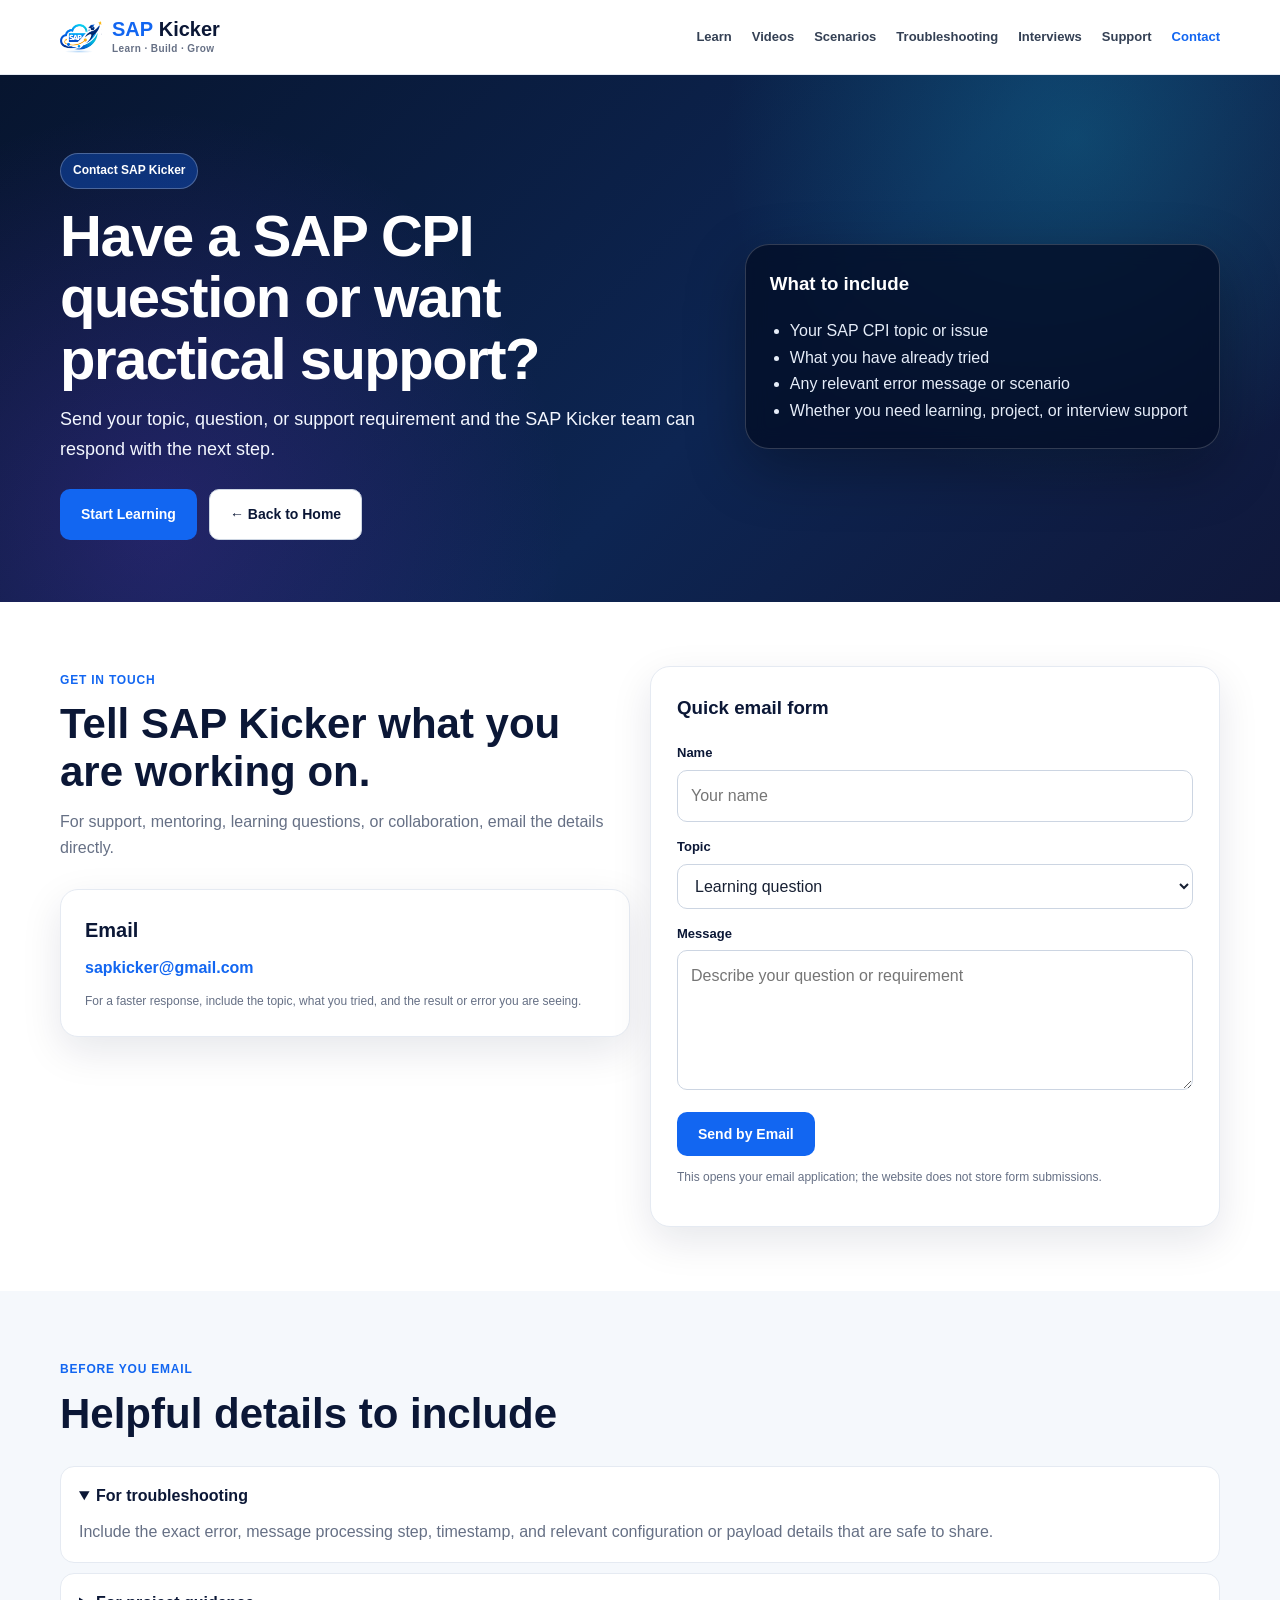
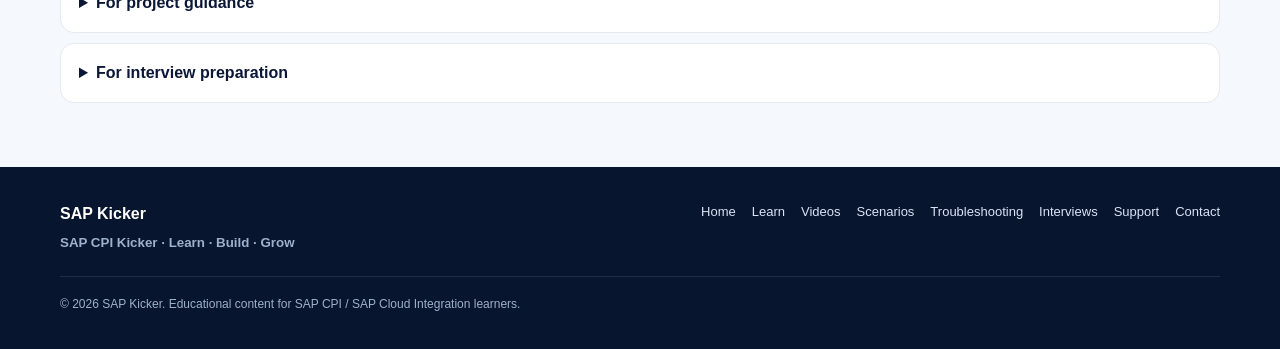
==== contact.html @ 3e065cf1 "Add files via upload SAP Kicker – All Pages GitHub Package" ====
<!DOCTYPE html><html lang="en"><head><meta charset="UTF-8"><meta name="viewport" content="width=device-width, initial-scale=1.0"><meta name="description" content="Contact SAP Kicker for SAP CPI learning questions, support, mentoring, and collaboration."><title>SAP Kicker | Contact</title><link rel="stylesheet" href="site.css"></head><body><header><div class="container nav"><a class="logo" href="index.html" aria-label="SAP Kicker home"><img class="site-logo-image" src="[data-uri]" alt="SAP Kicker logo"><span class="logo-text"><b>SAP</b> Kicker<small>Learn · Build · Grow</small></span></a><button class="menu-btn" onclick="toggleMenu()" aria-label="Open navigation menu">☰</button><nav><a href="learning-roadmap.html">Learn</a><a href="tutorials.html">Videos</a><a href="real-time-scenarios.html">Scenarios</a><a href="troubleshooting.html">Troubleshooting</a><a href="interview-preparation.html">Interviews</a><a href="support.html">Support</a><a href="contact.html" aria-current="page">Contact</a></nav></div></header><main><section class="page-hero"><div class="container"><div class="hero-grid"><div><span class="badge">Contact SAP Kicker</span><h1>Have a SAP CPI question or want practical support?</h1><p>Send your topic, question, or support requirement and the SAP Kicker team can respond with the next step.</p><div class="hero-actions"><a class="btn btn-primary" href="learning-roadmap.html">Start Learning</a><a class="btn btn-outline" href="index.html">← Back to Home</a></div></div><div class="hero-card"><h3>What to include</h3><ul><li>Your SAP CPI topic or issue</li><li>What you have already tried</li><li>Any relevant error message or scenario</li><li>Whether you need learning, project, or interview support</li></ul></div></div></div></section><section><div class="container"><div class="grid grid-2"><div><div class="section-head"><span class="eyebrow">Get in touch</span><h2>Tell SAP Kicker what you are working on.</h2><p>For support, mentoring, learning questions, or collaboration, email the details directly.</p></div><div class="card"><h3>Email</h3><p><a style="color:var(--blue);font-weight:800" href="mailto:sapkicker@gmail.com">sapkicker@gmail.com</a></p><p class="small-note" style="margin-top:10px">For a faster response, include the topic, what you tried, and the result or error you are seeing.</p></div></div><div class="form-box"><h3 style="margin-top:0;color:var(--navy)">Quick email form</h3><form onsubmit="sendMail(event)"><label for="name">Name</label><input id="name" required placeholder="Your name"><label for="topic">Topic</label><select id="topic"><option>Learning question</option><option>Troubleshooting</option><option>Project guidance</option><option>Interview preparation</option><option>Mentoring / support</option></select><label for="message">Message</label><textarea id="message" required placeholder="Describe your question or requirement"></textarea><button class="btn btn-primary" type="submit" style="margin-top:14px">Send by Email</button><p class="small-note">This opens your email application; the website does not store form submissions.</p></form></div></div></div></section>
<section class="alt faq"><div class="container"><div class="section-head"><span class="eyebrow">Before you email</span><h2>Helpful details to include</h2></div><details open><summary>For troubleshooting</summary><p>Include the exact error, message processing step, timestamp, and relevant configuration or payload details that are safe to share.</p></details><details><summary>For project guidance</summary><p>Describe the source system, target system, business requirement, expected message, and any constraints you already know.</p></details><details><summary>For interview preparation</summary><p>Share your experience level and the SAP CPI topics you want to practice.</p></details></div></section>
<script>function sendMail(e){e.preventDefault();const n=encodeURIComponent(document.getElementById('name').value);const t=encodeURIComponent(document.getElementById('topic').value);const m=encodeURIComponent(document.getElementById('message').value);window.location.href=`mailto:sapkicker@gmail.com?subject=${t}%20-%20SAP%20Kicker&body=Name:%20${n}%0A%0ATopic:%20${t}%0A%0A${m}`}</script></main><footer><div class="container"><div class="footer-grid"><div><div class="footer-brand">SAP Kicker<small>SAP CPI Kicker · Learn · Build · Grow</small></div></div><div class="footer-links"><a href="index.html">Home</a><a href="learning-roadmap.html">Learn</a><a href="tutorials.html">Videos</a><a href="real-time-scenarios.html">Scenarios</a><a href="troubleshooting.html">Troubleshooting</a><a href="interview-preparation.html">Interviews</a><a href="support.html">Support</a><a href="contact.html">Contact</a></div></div><div class="copyright">© 2026 SAP Kicker. Educational content for SAP CPI / SAP Cloud Integration learners.</div></div></footer><script>function toggleMenu(){document.querySelector('.nav').classList.toggle('open')}</script></body></html>
---- site.css ----
:root{--navy:#0b1736;--blue:#1266f1;--cyan:#14b8d4;--light:#f5f8fc;--white:#fff;--text:#172033;--muted:#667085;--border:#e5eaf2;--shadow:0 14px 40px rgba(11,23,54,.10);--radius:18px}
*{box-sizing:border-box;scroll-behavior:smooth}html{scroll-padding-top:88px}body{margin:0;font-family:Inter,Segoe UI,Roboto,Arial,sans-serif;color:var(--text);background:#fff;line-height:1.65}a{text-decoration:none;color:inherit}.container{width:min(1160px,92%);margin:auto}
header{position:sticky;top:0;z-index:1000;background:rgba(255,255,255,.96);backdrop-filter:blur(12px);border-bottom:1px solid var(--border)}
.nav{min-height:74px;display:flex;align-items:center;justify-content:space-between;gap:20px}.logo{display:flex;align-items:center;gap:10px;min-width:220px}.site-logo-image{width:42px;height:42px;object-fit:contain;border-radius:10px}.logo-text{font-size:20px;font-weight:800;color:var(--navy);line-height:1.05}.logo-text b{color:var(--blue)}.logo-text small{display:block;margin-top:4px;font-size:10px;font-weight:700;letter-spacing:.4px;color:#667085}.menu-btn{display:none;background:none;border:0;font-size:28px;cursor:pointer;color:var(--navy)}nav{display:flex;gap:20px;align-items:center;flex-wrap:wrap;justify-content:flex-end}nav a{font-size:13px;font-weight:700;color:#344054}nav a:hover,nav a[aria-current="page"]{color:var(--blue)}
.btn{display:inline-block;padding:13px 20px;border-radius:10px;font-weight:800;font-size:14px;border:1px solid transparent;transition:.2s}.btn-primary{background:var(--blue);color:#fff}.btn-primary:hover{transform:translateY(-2px);box-shadow:0 8px 22px rgba(18,102,241,.25)}.btn-outline{border-color:#ccd5e2;color:var(--navy);background:#fff}.btn-outline:hover{border-color:var(--blue);color:var(--blue)}
.page-hero{position:relative;overflow:hidden;padding:78px 0 62px;background:#07152f;color:#fff}.page-hero:before{content:"";position:absolute;inset:0;pointer-events:none;background:radial-gradient(circle at 84% 12%,rgba(20,184,212,.24),transparent 30%),radial-gradient(circle at 12% 85%,rgba(124,58,237,.22),transparent 34%),linear-gradient(135deg,#07152f 0%,#0d2552 58%,#10183b 100%)}.page-hero .container{position:relative;z-index:2}.hero-grid{display:grid;grid-template-columns:1.15fr .85fr;gap:42px;align-items:center}.badge{display:inline-flex;align-items:center;padding:7px 12px;border-radius:999px;background:rgba(18,102,241,.35);border:1px solid rgba(255,255,255,.25);font-size:12px;font-weight:800;color:#fff}.page-hero h1{font-size:clamp(36px,5vw,58px);line-height:1.06;margin:16px 0;color:#fff;letter-spacing:-1.5px}.page-hero p{font-size:18px;max-width:720px;color:#f3f7ff;margin:0 0 24px}.hero-actions{display:flex;gap:12px;flex-wrap:wrap}.hero-card{background:rgba(3,14,38,.78);border:1px solid rgba(255,255,255,.18);border-radius:24px;padding:24px;box-shadow:0 20px 60px rgba(0,0,0,.3);backdrop-filter:blur(10px)}.hero-card h3{margin-top:0;color:#fff}.hero-card p,.hero-card li{color:#e6edf9}.hero-card ul{padding-left:20px;margin-bottom:0}
section{padding:64px 0}.section-head{max-width:760px;margin-bottom:28px}.eyebrow{color:var(--blue);font-size:12px;font-weight:900;letter-spacing:.8px;text-transform:uppercase}.section-head h2{font-size:clamp(28px,4vw,42px);line-height:1.15;margin:8px 0 12px;color:var(--navy)}.section-head p{margin:0;color:var(--muted)}.grid{display:grid;gap:20px}.grid-2{grid-template-columns:repeat(2,minmax(0,1fr))}.grid-3{grid-template-columns:repeat(3,minmax(0,1fr))}.grid-4{grid-template-columns:repeat(4,minmax(0,1fr))}
.card{background:#fff;border:1px solid var(--border);border-radius:18px;padding:24px;box-shadow:var(--shadow)}.card h3{margin:0 0 8px;color:var(--navy);font-size:20px}.card p{margin:0;color:var(--muted)}.card ul{margin:12px 0 0;padding-left:20px;color:#475467}.icon{font-size:30px;margin-bottom:10px}.number{display:inline-flex;width:34px;height:34px;align-items:center;justify-content:center;border-radius:10px;background:#eaf2ff;color:var(--blue);font-weight:900;margin-bottom:12px}.tag{display:inline-block;padding:5px 9px;border-radius:999px;background:#eef4ff;color:#1857c9;font-size:11px;font-weight:800;margin:4px 4px 0 0}
.alt{background:var(--light)}.callout{background:linear-gradient(135deg,#0b1736,#1266f1);color:#fff;border-radius:24px;padding:34px}.callout h2{margin-top:0;color:#fff}.callout p{color:#e9f1ff}.callout .btn-outline{background:#fff}
.steps{counter-reset:step}.step{position:relative;padding-left:58px}.step:before{counter-increment:step;content:counter(step);position:absolute;left:0;top:0;width:38px;height:38px;border-radius:12px;background:#eaf2ff;color:var(--blue);display:flex;align-items:center;justify-content:center;font-weight:900}.step h3{margin:0 0 5px;color:var(--navy)}.step p{margin:0;color:var(--muted)}
.faq details{border:1px solid var(--border);border-radius:14px;padding:16px 18px;background:#fff}.faq details+details{margin-top:10px}.faq summary{cursor:pointer;font-weight:800;color:var(--navy)}.faq p{color:var(--muted);margin:10px 0 0}
footer{background:#07152f;color:#d8e3f3;padding:34px 0}.footer-grid{display:flex;justify-content:space-between;gap:30px;align-items:flex-start}.footer-brand{font-weight:800;color:#fff}.footer-brand small{display:block;color:#9fb0ca;font-weight:600;margin-top:4px}.footer-links{display:flex;gap:16px;flex-wrap:wrap}.footer-links a{font-size:13px}.footer-links a:hover{color:#fff}.copyright{margin-top:22px;padding-top:18px;border-top:1px solid rgba(255,255,255,.1);font-size:12px;color:#9fb0ca}
.form-box{max-width:760px;background:#fff;border:1px solid var(--border);border-radius:20px;padding:26px;box-shadow:var(--shadow)}label{display:block;font-size:13px;font-weight:800;color:var(--navy);margin:14px 0 6px}input,textarea,select{width:100%;padding:12px 13px;border:1px solid #ccd5e2;border-radius:10px;font:inherit;color:var(--text);background:#fff}textarea{min-height:140px;resize:vertical}.small-note{font-size:12px;color:var(--muted)}
@media(max-width:980px){nav{gap:12px}.hero-grid{grid-template-columns:1fr}.grid-4{grid-template-columns:repeat(2,minmax(0,1fr))}}
@media(max-width:760px){.menu-btn{display:block}nav{display:none;position:absolute;left:4%;right:4%;top:68px;background:#fff;border:1px solid var(--border);border-radius:14px;padding:14px;box-shadow:var(--shadow);flex-direction:column;align-items:stretch}.nav.open nav{display:flex}nav a{padding:8px 10px}.logo{min-width:0}.grid-2,.grid-3,.grid-4{grid-template-columns:1fr}.page-hero{padding:62px 0 50px}.page-hero h1{font-size:40px}.page-hero p{font-size:16px}.footer-grid{flex-direction:column}}
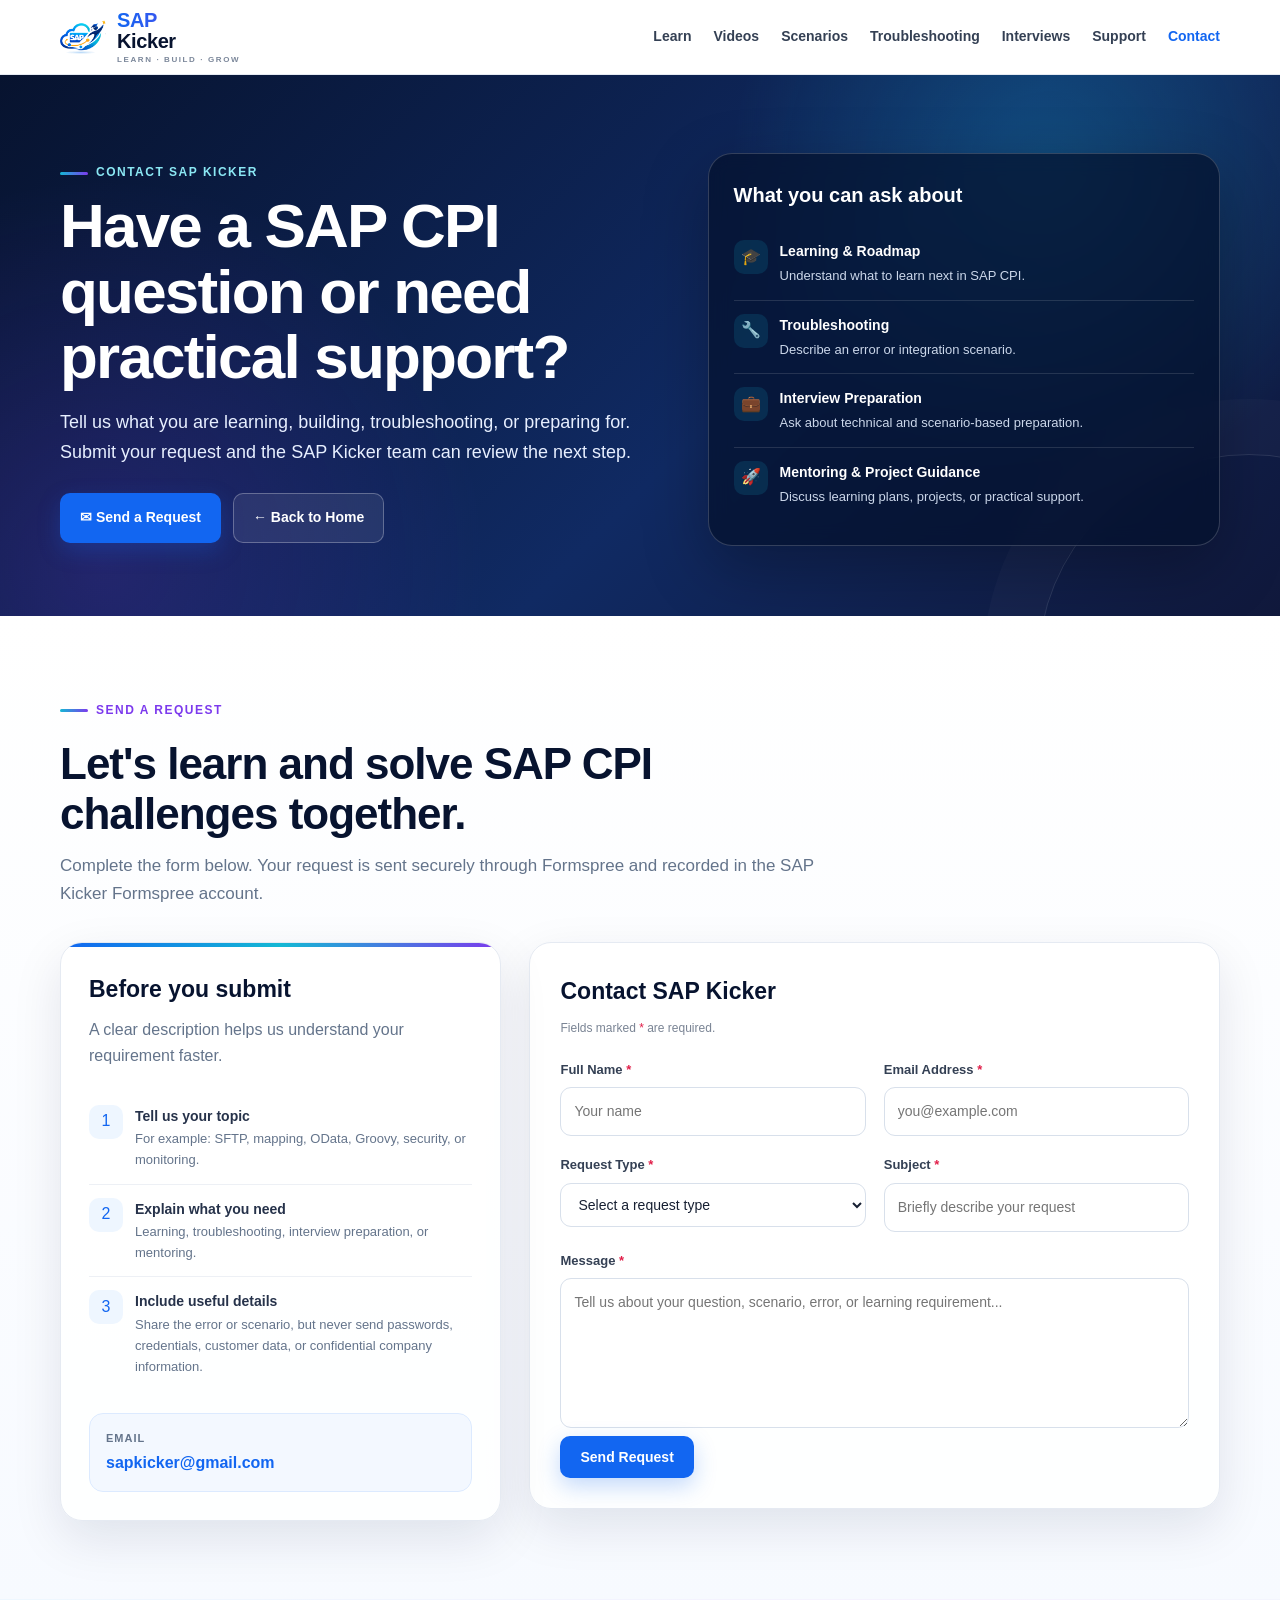
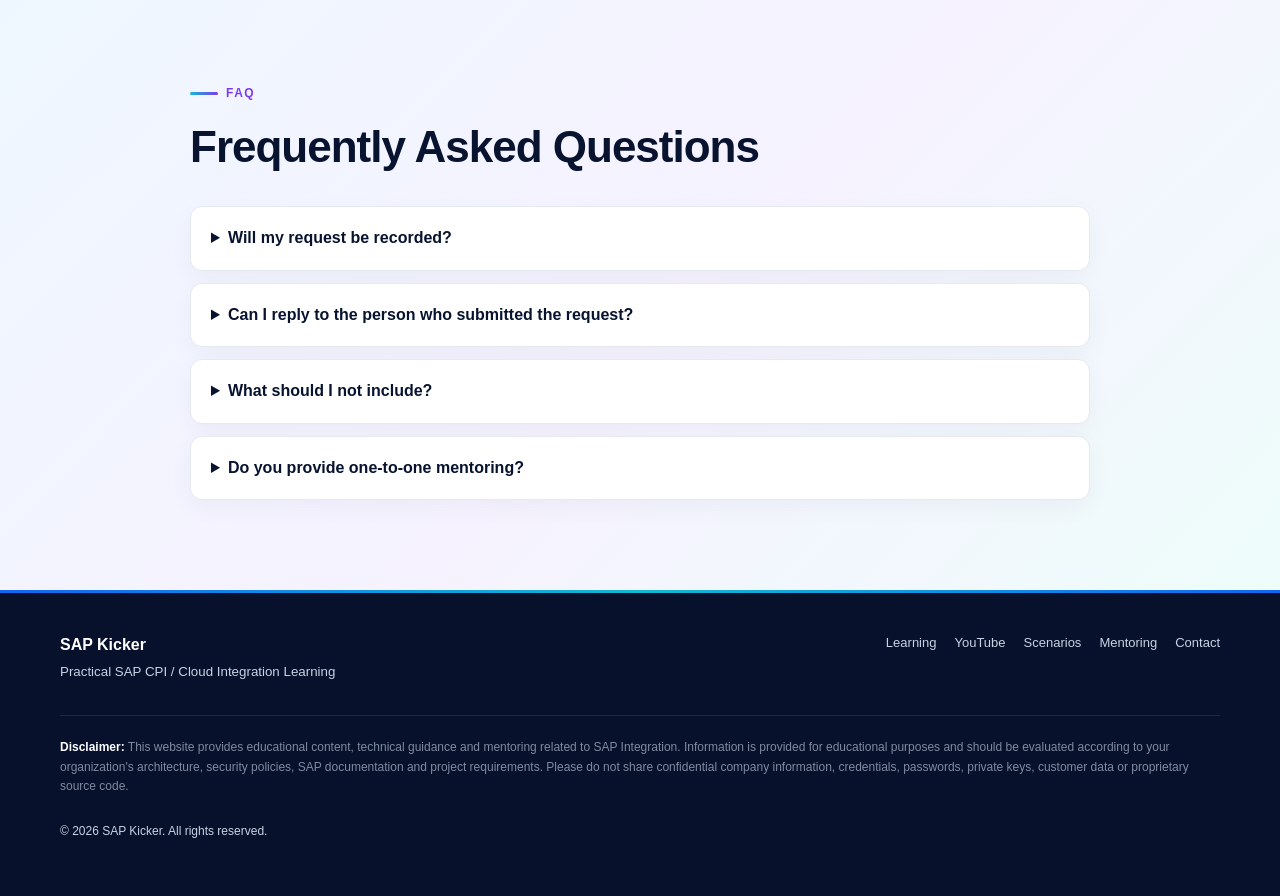
==== commit d8445418: "Add files via upload updated contact form" ====
--- a/contact.html
+++ b/contact.html
@@ -1,3 +1,337 @@
-<!DOCTYPE html><html lang="en"><head><meta charset="UTF-8"><meta name="viewport" content="width=device-width, initial-scale=1.0"><meta name="description" content="Contact SAP Kicker for SAP CPI learning questions, support, mentoring, and collaboration."><title>SAP Kicker | Contact</title><link rel="stylesheet" href="site.css"></head><body><header><div class="container nav"><a class="logo" href="index.html" aria-label="SAP Kicker home"><img class="site-logo-image" src="[data-uri]" alt="SAP Kicker logo"><span class="logo-text"><b>SAP</b> Kicker<small>Learn · Build · Grow</small></span></a><button class="menu-btn" onclick="toggleMenu()" aria-label="Open navigation menu">☰</button><nav><a href="learning-roadmap.html">Learn</a><a href="tutorials.html">Videos</a><a href="real-time-scenarios.html">Scenarios</a><a href="troubleshooting.html">Troubleshooting</a><a href="interview-preparation.html">Interviews</a><a href="support.html">Support</a><a href="contact.html" aria-current="page">Contact</a></nav></div></header><main><section class="page-hero"><div class="container"><div class="hero-grid"><div><span class="badge">Contact SAP Kicker</span><h1>Have a SAP CPI question or want practical support?</h1><p>Send your topic, question, or support requirement and the SAP Kicker team can respond with the next step.</p><div class="hero-actions"><a class="btn btn-primary" href="learning-roadmap.html">Start Learning</a><a class="btn btn-outline" href="index.html">← Back to Home</a></div></div><div class="hero-card"><h3>What to include</h3><ul><li>Your SAP CPI topic or issue</li><li>What you have already tried</li><li>Any relevant error message or scenario</li><li>Whether you need learning, project, or interview support</li></ul></div></div></div></section><section><div class="container"><div class="grid grid-2"><div><div class="section-head"><span class="eyebrow">Get in touch</span><h2>Tell SAP Kicker what you are working on.</h2><p>For support, mentoring, learning questions, or collaboration, email the details directly.</p></div><div class="card"><h3>Email</h3><p><a style="color:var(--blue);font-weight:800" href="mailto:sapkicker@gmail.com">sapkicker@gmail.com</a></p><p class="small-note" style="margin-top:10px">For a faster response, include the topic, what you tried, and the result or error you are seeing.</p></div></div><div class="form-box"><h3 style="margin-top:0;color:var(--navy)">Quick email form</h3><form onsubmit="sendMail(event)"><label for="name">Name</label><input id="name" required placeholder="Your name"><label for="topic">Topic</label><select id="topic"><option>Learning question</option><option>Troubleshooting</option><option>Project guidance</option><option>Interview preparation</option><option>Mentoring / support</option></select><label for="message">Message</label><textarea id="message" required placeholder="Describe your question or requirement"></textarea><button class="btn btn-primary" type="submit" style="margin-top:14px">Send by Email</button><p class="small-note">This opens your email application; the website does not store form submissions.</p></form></div></div></div></section>
-<section class="alt faq"><div class="container"><div class="section-head"><span class="eyebrow">Before you email</span><h2>Helpful details to include</h2></div><details open><summary>For troubleshooting</summary><p>Include the exact error, message processing step, timestamp, and relevant configuration or payload details that are safe to share.</p></details><details><summary>For project guidance</summary><p>Describe the source system, target system, business requirement, expected message, and any constraints you already know.</p></details><details><summary>For interview preparation</summary><p>Share your experience level and the SAP CPI topics you want to practice.</p></details></div></section>
-<script>function sendMail(e){e.preventDefault();const n=encodeURIComponent(document.getElementById('name').value);const t=encodeURIComponent(document.getElementById('topic').value);const m=encodeURIComponent(document.getElementById('message').value);window.location.href=`mailto:sapkicker@gmail.com?subject=${t}%20-%20SAP%20Kicker&body=Name:%20${n}%0A%0ATopic:%20${t}%0A%0A${m}`}</script></main><footer><div class="container"><div class="footer-grid"><div><div class="footer-brand">SAP Kicker<small>SAP CPI Kicker · Learn · Build · Grow</small></div></div><div class="footer-links"><a href="index.html">Home</a><a href="learning-roadmap.html">Learn</a><a href="tutorials.html">Videos</a><a href="real-time-scenarios.html">Scenarios</a><a href="troubleshooting.html">Troubleshooting</a><a href="interview-preparation.html">Interviews</a><a href="support.html">Support</a><a href="contact.html">Contact</a></div></div><div class="copyright">© 2026 SAP Kicker. Educational content for SAP CPI / SAP Cloud Integration learners.</div></div></footer><script>function toggleMenu(){document.querySelector('.nav').classList.toggle('open')}</script></body></html>+<!DOCTYPE html>
+<html lang="en">
+<head>
+<meta charset="UTF-8">
+<meta name="viewport" content="width=device-width, initial-scale=1.0">
+<meta name="description" content="Contact SAP Kicker for SAP CPI learning questions, support, mentoring, and collaboration.">
+<title>SAP Kicker | Contact</title>
+<style>
+:root{
+  --navy:#07132f; --blue:#1266f1; --cyan:#14b8d4; --purple:#7c3aed;
+  --text:#172033; --muted:#64748b; --white:#fff; --border:#e5eaf2;
+  --shadow:0 18px 50px rgba(11,23,54,.10);
+}
+*{box-sizing:border-box;scroll-behavior:smooth}
+body{
+  margin:0;font-family:Inter,Segoe UI,Roboto,Arial,sans-serif;color:var(--text);
+  background:radial-gradient(circle at 0% 0%,rgba(18,102,241,.035),transparent 28%),
+             radial-gradient(circle at 100% 40%,rgba(20,184,212,.035),transparent 25%),#fff;
+  line-height:1.65;
+}
+a{text-decoration:none;color:inherit}
+.container{width:min(1160px,92%);margin:auto}
+header{
+  position:sticky;top:0;z-index:1000;background:rgba(255,255,255,.96);
+  backdrop-filter:blur(12px);border-bottom:1px solid var(--border);
+}
+.nav{height:74px;display:flex;align-items:center;justify-content:space-between;gap:20px}
+.logo{display:flex;align-items:center;gap:11px;letter-spacing:-.4px;flex:0 0 auto}
+.site-logo-image{width:46px;height:46px;object-fit:contain;border-radius:13px;display:block}
+.logo-text{display:flex;flex-direction:column;font-size:20px;font-weight:850;line-height:1.05;color:var(--navy)}
+.logo-text b{background:linear-gradient(90deg,#1266f1,#7c3aed);-webkit-background-clip:text;background-clip:text;color:transparent}
+.logo-text small{font-size:8px;letter-spacing:1.6px;text-transform:uppercase;color:#7b879a;margin-top:4px;font-weight:800}
+nav{display:flex;gap:22px;align-items:center}
+nav a{font-size:14px;font-weight:650;color:#344054}
+nav a:hover,nav a.active{color:var(--blue)}
+.menu-btn{display:none;background:none;border:0;font-size:27px;cursor:pointer;color:var(--navy)}
+
+.contact-hero{
+  position:relative;overflow:hidden;color:white;
+  background:
+    radial-gradient(circle at 82% 18%,rgba(20,184,212,.24),transparent 28%),
+    radial-gradient(circle at 8% 90%,rgba(124,58,237,.20),transparent 30%),
+    linear-gradient(135deg,#07132f 0%,#102a63 58%,#10183b 100%);
+  padding:78px 0 70px;
+}
+.contact-hero::after{
+  content:"";position:absolute;width:420px;height:420px;border-radius:50%;
+  right:-180px;bottom:-260px;border:1px solid rgba(255,255,255,.12);
+  box-shadow:0 0 0 55px rgba(255,255,255,.025);
+}
+.hero-grid{display:grid;grid-template-columns:1.08fr .92fr;gap:46px;align-items:center;position:relative;z-index:2}
+.eyebrow{
+  display:inline-flex;align-items:center;gap:8px;color:#8be8f4;font-size:12px;font-weight:850;
+  text-transform:uppercase;letter-spacing:1.5px;margin-bottom:10px;
+}
+.eyebrow::before{content:"";width:28px;height:3px;border-radius:99px;background:linear-gradient(90deg,#14b8d4,#7c3aed)}
+h1{font-size:clamp(38px,5vw,62px);line-height:1.06;letter-spacing:-1.8px;margin:0 0 18px;color:#fff}
+.hero-copy p{font-size:18px;max-width:700px;color:#e7efff;margin:0}
+.hero-actions{display:flex;gap:12px;flex-wrap:wrap;margin-top:26px}
+.btn{display:inline-flex;align-items:center;justify-content:center;padding:12px 19px;border-radius:10px;font-weight:750;font-size:14px;border:1px solid transparent;transition:.2s;cursor:pointer}
+.btn-primary{background:var(--blue);color:#fff;box-shadow:0 8px 22px rgba(18,102,241,.25)}
+.btn-primary:hover{transform:translateY(-2px)}
+.btn-outline{background:rgba(255,255,255,.08);border-color:rgba(255,255,255,.28);color:#fff}
+.hero-panel{
+  background:rgba(4,16,43,.70);border:1px solid rgba(255,255,255,.18);border-radius:24px;
+  padding:25px;box-shadow:0 22px 65px rgba(0,0,0,.28);backdrop-filter:blur(10px)
+}
+.hero-panel h3{margin:0 0 15px;font-size:20px;color:#fff}
+.panel-item{display:flex;gap:12px;align-items:flex-start;padding:13px 0;border-top:1px solid rgba(255,255,255,.12)}
+.panel-item:first-of-type{border-top:0}
+.panel-icon{width:34px;height:34px;display:grid;place-items:center;border-radius:10px;background:rgba(20,184,212,.14);flex:0 0 auto}
+.panel-item strong{display:block;color:#fff;font-size:14px}
+.panel-item span{display:block;color:#cbd7ea;font-size:13px;margin-top:2px}
+
+section{padding:78px 0}
+.contact-section{background:linear-gradient(180deg,#fff 0%,#f7faff 100%)}
+.section-head{max-width:760px;margin-bottom:34px}
+.section-head .eyebrow{color:var(--purple)}
+.section-head h2{font-size:clamp(30px,4vw,44px);line-height:1.15;margin:8px 0 12px;color:var(--navy);letter-spacing:-1px}
+.section-head p{color:var(--muted);font-size:17px;margin:0}
+
+.contact-grid{display:grid;grid-template-columns:.78fr 1.22fr;gap:28px;align-items:start}
+.info-card,.form-card{background:rgba(255,255,255,.92);border:1px solid var(--border);border-radius:22px;box-shadow:var(--shadow)}
+.info-card{padding:28px;position:relative;overflow:hidden}
+.info-card::before{content:"";position:absolute;left:0;right:0;top:0;height:4px;background:linear-gradient(90deg,#1266f1,#14b8d4,#7c3aed)}
+.info-card h3,.form-card h3{margin:0 0 8px;color:var(--navy);font-size:23px}
+.info-card>p{color:var(--muted);margin-top:0}
+.info-list{list-style:none;padding:0;margin:22px 0 0}
+.info-list li{display:flex;gap:12px;padding:13px 0;border-top:1px solid #edf0f5}
+.info-list li:first-child{border-top:0}
+.info-badge{width:34px;height:34px;border-radius:10px;background:#eef6ff;color:var(--blue);display:grid;place-items:center;flex:0 0 auto}
+.info-list strong{display:block;color:#26324a;font-size:14px}
+.info-list span{display:block;color:var(--muted);font-size:13px}
+.email-box{margin-top:22px;padding:15px 16px;background:#f3f8ff;border:1px solid #dceaff;border-radius:14px}
+.email-box small{display:block;color:#64748b;font-size:11px;text-transform:uppercase;letter-spacing:1px;font-weight:800}
+.email-box a{display:block;color:var(--blue);font-weight:800;margin-top:3px;word-break:break-word}
+
+.form-card{padding:30px}
+.form-grid{display:grid;grid-template-columns:1fr 1fr;gap:18px}
+.field{display:flex;flex-direction:column;gap:7px}
+.field.full{grid-column:1/-1}
+label{font-size:13px;font-weight:750;color:#344054}
+.required{color:#e11d48}
+input,select,textarea{
+  width:100%;border:1px solid #d8e0eb;border-radius:11px;background:#fff;color:#172033;
+  font:inherit;font-size:14px;padding:12px 13px;outline:none;transition:.2s
+}
+input:focus,select:focus,textarea:focus{border-color:#7aa9ff;box-shadow:0 0 0 4px rgba(18,102,241,.10)}
+textarea{min-height:150px;resize:vertical}
+.form-note{font-size:12px;color:#7a8494;margin:8px 0 20px}
+.submit-row{display:flex;align-items:center;gap:15px;flex-wrap:wrap;margin-top:8px}
+.status{font-size:13px;font-weight:700;display:none}
+.status.success{display:block;color:#16803c}
+.status.error{display:block;color:#b42318}
+.status.sending{display:block;color:#526176}
+.submit-btn:disabled{opacity:.65;cursor:wait;transform:none}
+.honeypot{position:absolute!important;left:-9999px!important;width:1px!important;height:1px!important;overflow:hidden!important}
+
+.faq-section{background:linear-gradient(135deg,#eef7ff 0%,#f6f2ff 52%,#eefcfb 100%)}
+.faq{max-width:900px;margin:auto}
+details{background:#fff;border:1px solid var(--border);border-radius:12px;padding:18px 20px;margin-bottom:12px;box-shadow:0 8px 24px rgba(11,23,54,.04)}
+summary{cursor:pointer;font-weight:750;color:var(--navy)}
+details p{color:var(--muted);margin:10px 0 0}
+
+footer{position:relative;overflow:hidden;background:#07112b;color:#c8d2e4;padding:42px 0}
+footer::before{content:"";position:absolute;top:0;left:0;right:0;height:3px;background:linear-gradient(90deg,#1266f1,#14b8d4,#1266f1)}
+.footer-grid{display:flex;justify-content:space-between;gap:30px;flex-wrap:wrap}
+footer strong{color:#fff}
+.footer-links{display:flex;gap:18px;flex-wrap:wrap;font-size:13px}
+footer a:hover{color:#fff}
+.disclaimer{font-size:12px;color:#7f8ba0;border-top:1px solid rgba(255,255,255,.10);padding-top:22px;margin-top:30px}
+footer .copyright{font-size:12px;margin-top:25px}
+
+@media(max-width:900px){
+  .hero-grid,.contact-grid{grid-template-columns:1fr}
+  nav{display:none;position:absolute;top:74px;left:0;right:0;background:#fff;padding:18px 5%;border-bottom:1px solid var(--border);flex-direction:column;align-items:flex-start;gap:15px}
+  nav.open{display:flex}
+  .menu-btn{display:block}
+}
+@media(max-width:650px){
+  .nav{height:68px}
+  .site-logo-image{width:42px;height:42px}
+  .logo-text{font-size:18px}
+  .contact-hero{padding:62px 0 54px}
+  section{padding:60px 0}
+  .form-grid{grid-template-columns:1fr}
+  .field.full{grid-column:auto}
+  .form-card,.info-card{padding:22px}
+  h1{letter-spacing:-1px}
+}
+</style>
+</head>
+<body>
+<header>
+  <div class="container nav">
+    <a class="logo" href="index.html" aria-label="SAP Kicker home">
+      <img class="site-logo-image" src="[data-uri]